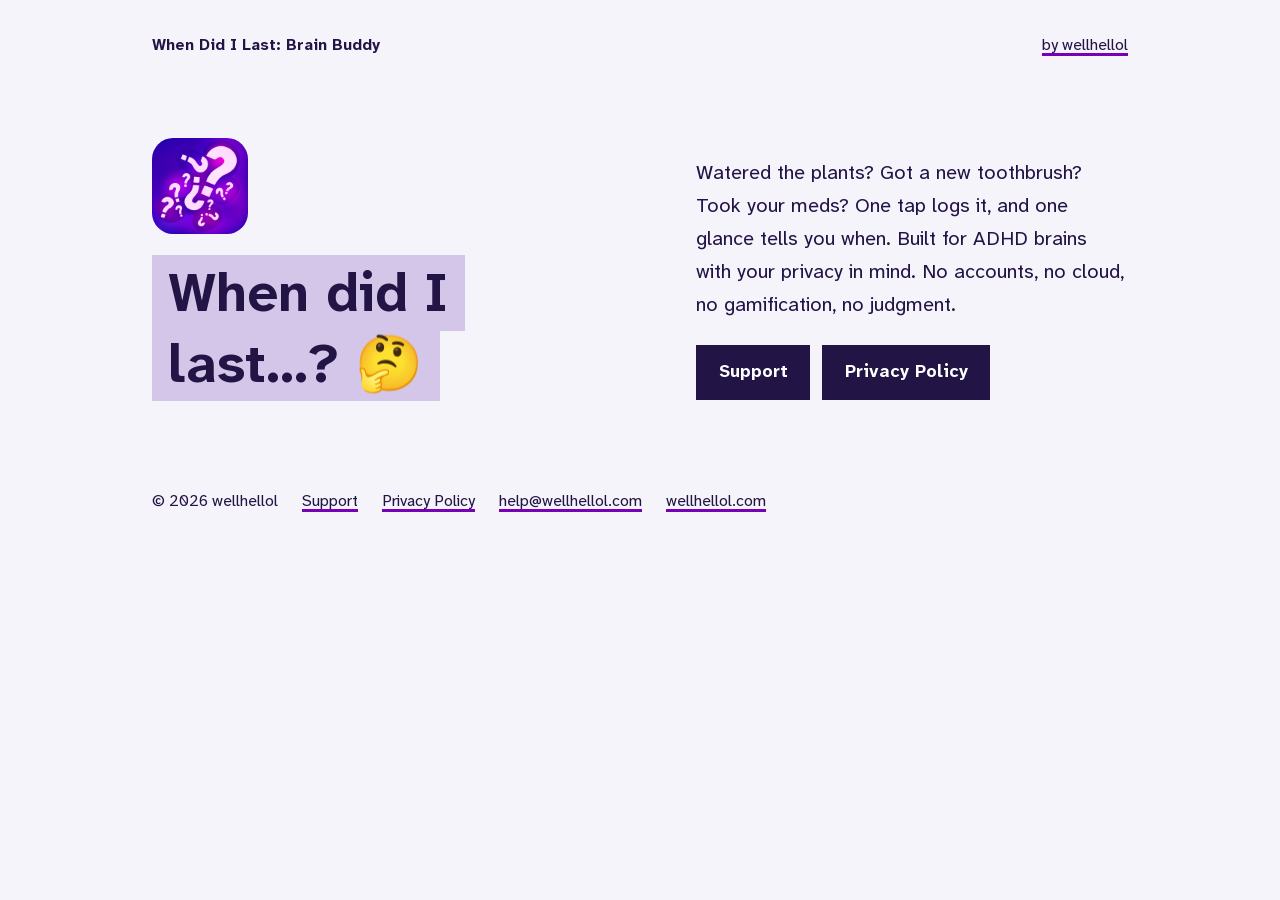
==== index.html @ 5dc0c934 "Revise copy, restore footer content, and drop dark mode Use Oxford commas throughout, restore the co" ====
<!doctype html>
<html lang="en">
<head>
  <meta charset="utf-8">
  <meta name="viewport" content="width=device-width, initial-scale=1">
  <title>When Did I Last: Brain Buddy</title>
  <meta name="description" content="A tiny iPhone app that remembers when you last did something. No accounts, no cloud, no judgment.">
  <link rel="icon" href="/icon.png">
  <link rel="apple-touch-icon" href="/icon.png">
  <link rel="stylesheet" href="/style.css">
</head>
<body>
  <header class="top">
    <a class="name" href="/">When Did I Last: Brain Buddy</a>
    <a href="https://wellhellol.com">by wellhellol</a>
  </header>

  <main>
    <section class="hero">
      <div>
        <img class="app-icon" src="/icon.png" alt="">
        <h1><span class="hl">When did I last...?&nbsp;🤔</span></h1>
      </div>
      <div>
        <p class="lede">Watered the plants? Got a new toothbrush? Took your meds? One tap logs it, and one glance tells you when. Built for ADHD brains with your privacy in mind. No accounts, no cloud, no gamification, no judgment.</p>
        <div class="ctas">
          <a class="cta" href="/support/">Support</a>
          <a class="cta" href="/privacy/">Privacy Policy</a>
        </div>
      </div>
    </section>
  </main>

  <footer class="bottom">
    <span>© 2026 wellhellol</span>
    <a href="/support/">Support</a>
    <a href="/privacy/">Privacy Policy</a>
    <a href="mailto:help@wellhellol.com">help@wellhellol.com</a>
    <a href="https://wellhellol.com">wellhellol.com</a>
  </footer>
</body>
</html>
---- style.css ----
/*
  Layout, type and components follow wellhellol.com.
  Colors come from the When Did I Last app: icon purples and the Pastel scheme.
*/

/* Atkinson Hyperlegible Next, self-hosted variable font (SIL OFL, see /fonts/OFL.txt) */
@font-face {
  font-family: "Atkinson Hyperlegible Next";
  font-style: normal;
  font-weight: 200 800;
  font-display: swap;
  src: url("/fonts/atkinson-hyperlegible-next-latin.woff2") format("woff2");
}

@font-face {
  font-family: "Atkinson Hyperlegible Next";
  font-style: italic;
  font-weight: 200 800;
  font-display: swap;
  src: url("/fonts/atkinson-hyperlegible-next-latin-italic.woff2") format("woff2");
}

:root {
  --board: #f6f4fb;
  --paper: #ffffff;
  --ink: #231446;
  --soft: #5b5175;
  --line: #cbc1e0;
  --card-edge: #dcd4ea;

  /* Pastel lavender highlighter, with lavender and pink tape */
  --hl: #d4c6e8;
  --tape-1: #d4c6e8;
  --tape-2: #f0c6dc;
  --link: #7800b6;

  --font: "Atkinson Hyperlegible Next", system-ui, sans-serif;
  --page: 64rem;
}

*,
*::before,
*::after {
  box-sizing: border-box;
}

body {
  margin: 0;
  background: var(--board);
  color: var(--ink);
  font-family: var(--font);
  font-size: 1.125rem;
  line-height: 1.65;
}

h1,
h2,
h3,
h4 {
  margin: 0;
  line-height: 1.2;
  font-weight: 700;
}

h4,
.card h3,
.item h3 {
  font-size: 1.15rem;
  margin-bottom: 0.4rem;
}

p {
  margin: 0 0 1rem;
}

a {
  color: inherit;
  text-decoration-color: var(--link);
  text-decoration-thickness: 0.18em;
  text-underline-offset: 0.2em;
}

a:focus-visible {
  outline: 3px solid var(--ink);
  outline-offset: 3px;
}

.soft {
  color: var(--soft);
}

/* Highlighter: a flat marker stroke that wraps line by line */
.hl {
  background: var(--hl);
  color: var(--ink);
  padding: 0.04em 0.3em;
  -webkit-box-decoration-break: clone;
  box-decoration-break: clone;
}

/* Page frame */

.top,
.bottom,
main {
  max-width: var(--page);
  margin: 0 auto;
  padding-left: 1.5rem;
  padding-right: 1.5rem;
}

.top {
  display: flex;
  justify-content: space-between;
  gap: 1rem;
  padding-top: 2rem;
  font-size: 1rem;
}

.top .name {
  font-weight: 700;
  text-decoration: none;
}

.bottom {
  display: flex;
  flex-wrap: wrap;
  gap: 0.5rem 1.5rem;
  padding-top: 2rem;
  padding-bottom: 3rem;
  font-size: 1rem;
}

section {
  padding: 3.5rem 0;
}

section > h2 {
  font-size: 1.6rem;
  margin-bottom: 1.75rem;
}

/* Hero */

.hero {
  display: grid;
  grid-template-columns: 1.15fr 1fr;
  gap: 3rem;
  align-items: end;
  padding-top: 5rem;
}

.hero h1,
.intro h1 {
  font-size: clamp(2.25rem, 5vw, 3.4rem);
  line-height: 1.3;
}

.app-icon {
  display: block;
  width: 6rem;
  height: 6rem;
  margin-bottom: 1.5rem;
  border-radius: 22%;
}

.lede {
  font-size: 1.25rem;
}

.ctas {
  display: flex;
  flex-wrap: wrap;
  gap: 0 0.75rem;
}

.cta {
  display: inline-block;
  margin-top: 0.5rem;
  padding: 0.8rem 1.4rem;
  background: var(--ink);
  color: var(--paper);
  font-weight: 700;
  text-decoration: none;
}

.cta:hover {
  background: var(--hl);
  color: var(--ink);
}

/* Inner page intro */

.intro {
  padding-top: 5rem;
}

.intro h1 {
  margin-bottom: 1.5rem;
}

.intro .lede {
  max-width: 40rem;
}

/* Pinboard cards */

.cards {
  display: grid;
  gap: 2rem;
}

.cards-row {
  grid-template-columns: repeat(3, 1fr);
}

.card {
  position: relative;
  background: var(--paper);
  border: 1px solid var(--card-edge);
  padding: 1.75rem 1.5rem 1.25rem;
  transform: rotate(-0.6deg);
}

.card:nth-child(even) {
  transform: rotate(0.7deg);
}

.card p:last-child,
.card ul:last-child {
  margin-bottom: 0;
}

.card ul {
  margin: 0 0 1rem;
  padding-left: 1.25rem;
}

.card li {
  margin-bottom: 0.4rem;
}

/* A strip of tape holding each card up, alternating lavender and pink */
.card::before {
  content: "";
  position: absolute;
  top: -0.7rem;
  left: 50%;
  width: 5.5rem;
  height: 1.3rem;
  background: var(--tape-1);
  opacity: 0.85;
  transform: translateX(-50%) rotate(-3deg);
}

.card:nth-child(3n + 2)::before {
  background: var(--tape-2);
  transform: translateX(-50%) rotate(4deg);
}

/* Ruled two-column list */

.items {
  list-style: none;
  margin: 0 0 1.5rem;
  padding: 0;
  display: grid;
  grid-template-columns: 1fr 1fr;
  gap: 0 3rem;
}

.item {
  padding: 1.25rem 0;
  border-top: 1.5px solid var(--line);
}

.item p:last-child {
  margin-bottom: 0;
}

.prose {
  max-width: 40rem;
}

@media (max-width: 800px) {
  .hero,
  .cards-row,
  .items {
    grid-template-columns: 1fr;
  }
}

@media (max-width: 600px) {
  .top,
  .bottom,
  main {
    padding-left: 1rem;
    padding-right: 1rem;
  }

  .top {
    flex-direction: column;
    gap: 0.25rem;
  }
}
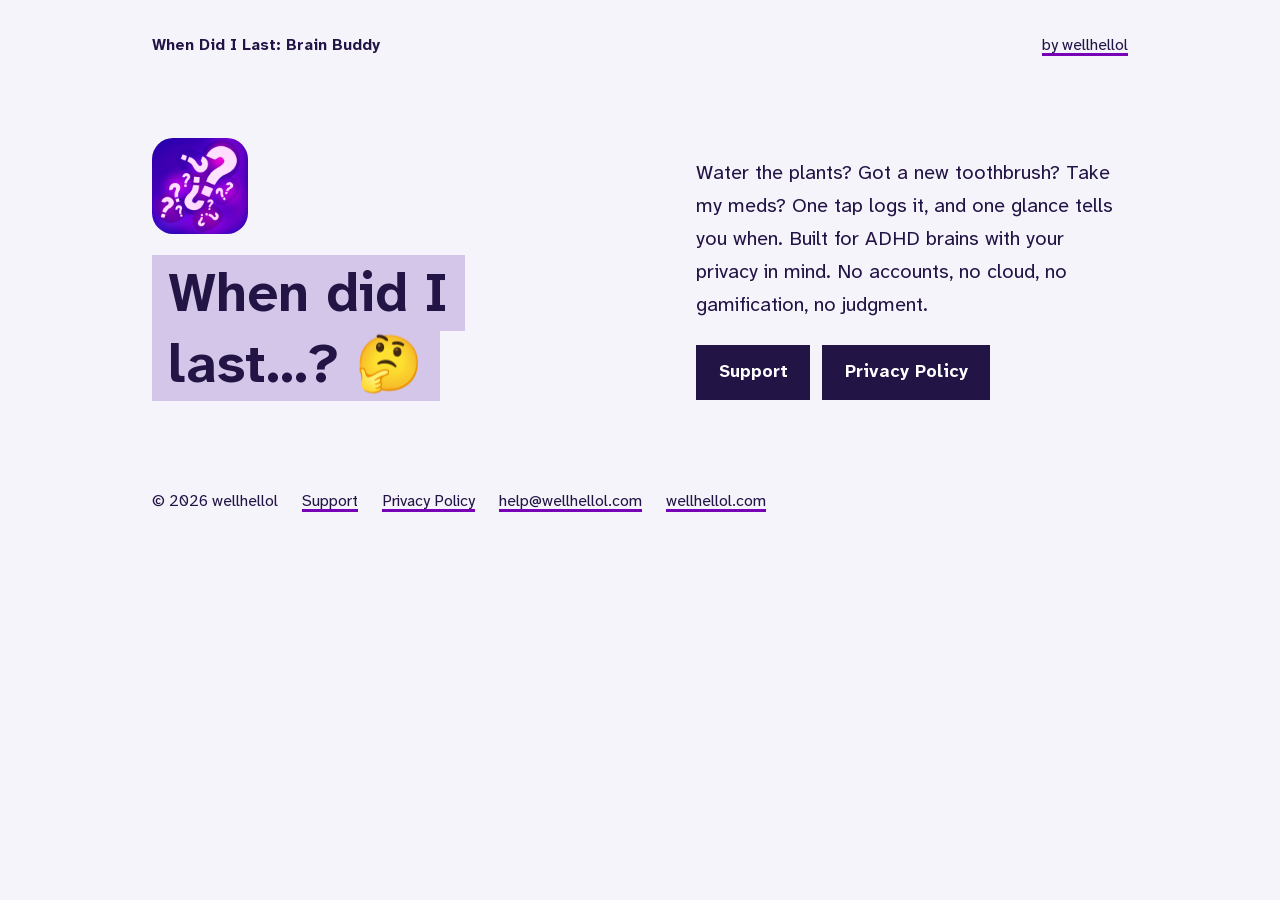
==== commit 8451593e: "Match lede questions to the hero's phrasing Co-Authored-By: Claude Opus 5.5 <noreply@anthropic.com>" ====
--- a/index.html
+++ b/index.html
@@ -22,7 +22,7 @@
         <h1><span class="hl">When did I last...?&nbsp;🤔</span></h1>
       </div>
       <div>
-        <p class="lede">Watered the plants? Got a new toothbrush? Took your meds? One tap logs it, and one glance tells you when. Built for ADHD brains with your privacy in mind. No accounts, no cloud, no gamification, no judgment.</p>
+        <p class="lede">Water the plants? Got a new toothbrush? Take my meds? One tap logs it, and one glance tells you when. Built for ADHD brains with your privacy in mind. No accounts, no cloud, no gamification, no judgment.</p>
         <div class="ctas">
           <a class="cta" href="/support/">Support</a>
           <a class="cta" href="/privacy/">Privacy Policy</a>
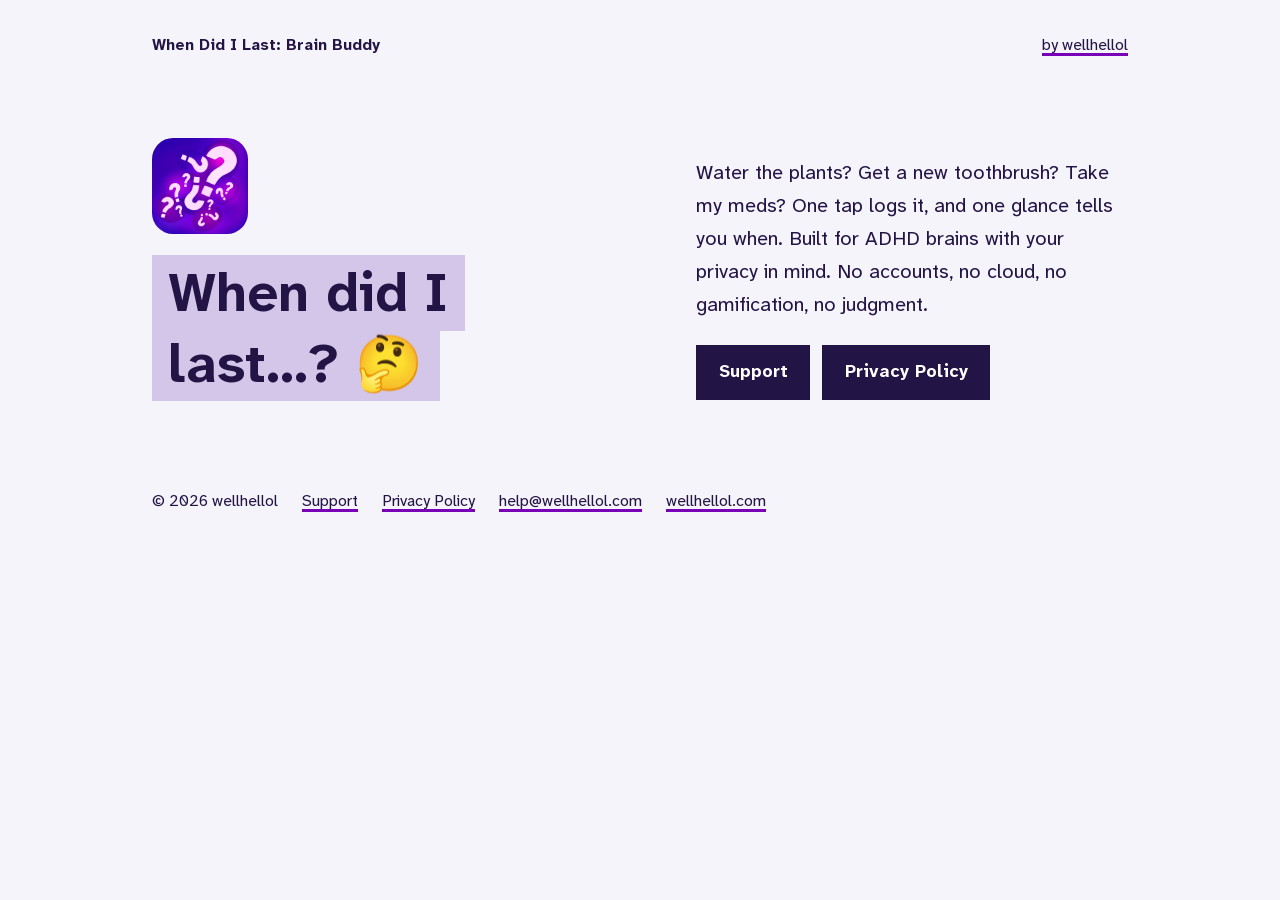
==== commit 576b61c8: "Use base-form verb for toothbrush question Co-Authored-By: Claude Opus 5.5 <noreply@anthropic.com>" ====
--- a/index.html
+++ b/index.html
@@ -22,7 +22,7 @@
         <h1><span class="hl">When did I last...?&nbsp;🤔</span></h1>
       </div>
       <div>
-        <p class="lede">Water the plants? Got a new toothbrush? Take my meds? One tap logs it, and one glance tells you when. Built for ADHD brains with your privacy in mind. No accounts, no cloud, no gamification, no judgment.</p>
+        <p class="lede">Water the plants? Get a new toothbrush? Take my meds? One tap logs it, and one glance tells you when. Built for ADHD brains with your privacy in mind. No accounts, no cloud, no gamification, no judgment.</p>
         <div class="ctas">
           <a class="cta" href="/support/">Support</a>
           <a class="cta" href="/privacy/">Privacy Policy</a>
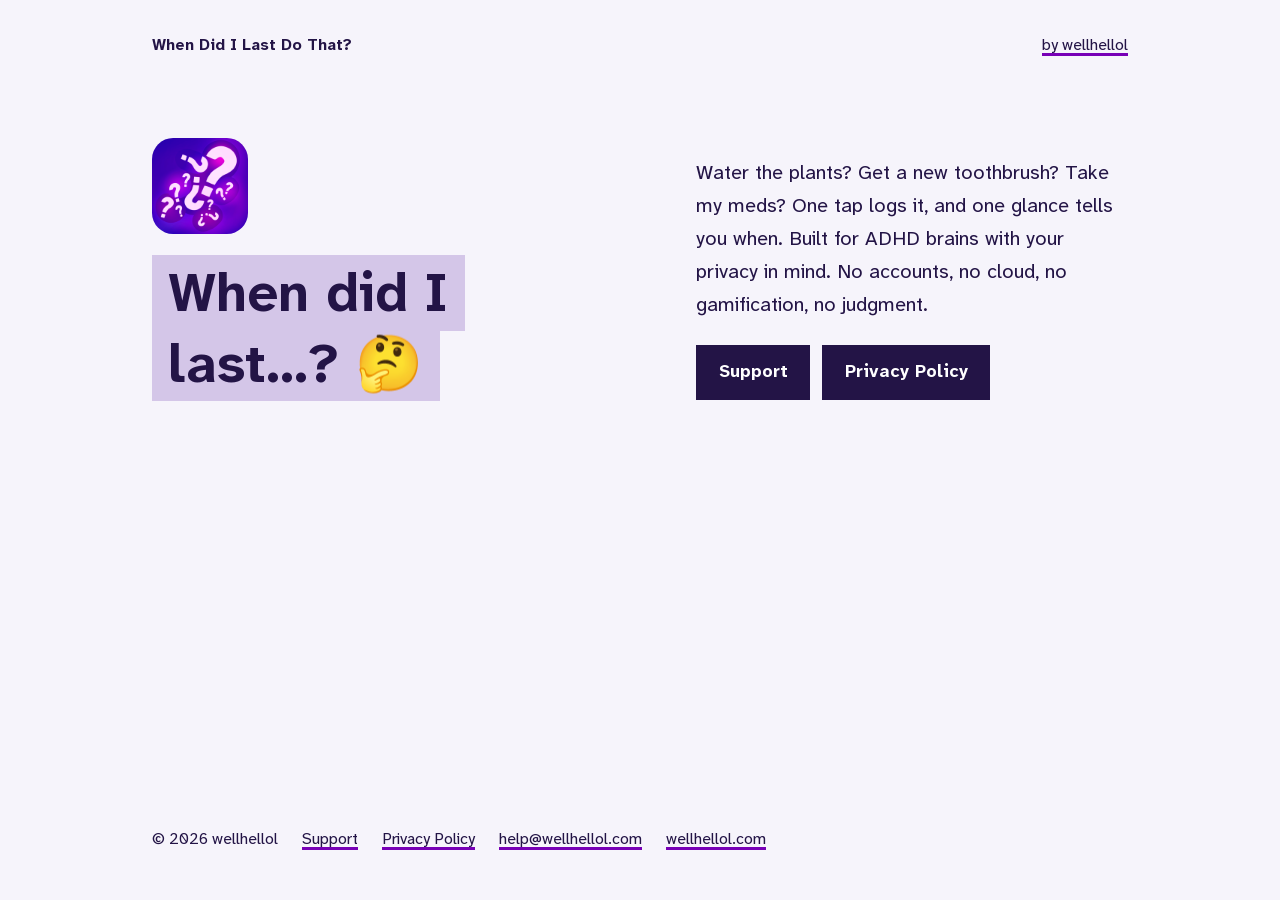
==== commit 17a3fb46: "Use the App Store name, When Did I Last Do That? Co-Authored-By: Claude Opus 5.5 <noreply@anthropic." ====
--- a/index.html
+++ b/index.html
@@ -3,7 +3,7 @@
 <head>
   <meta charset="utf-8">
   <meta name="viewport" content="width=device-width, initial-scale=1">
-  <title>When Did I Last: Brain Buddy</title>
+  <title>When Did I Last Do That?</title>
   <meta name="description" content="A tiny iPhone app that remembers when you last did something. No accounts, no cloud, no judgment.">
   <link rel="icon" href="/icon.png">
   <link rel="apple-touch-icon" href="/icon.png">
@@ -11,7 +11,7 @@
 </head>
 <body>
   <header class="top">
-    <a class="name" href="/">When Did I Last: Brain Buddy</a>
+    <a class="name" href="/">When Did I Last Do That?</a>
     <a href="https://wellhellol.com">by wellhellol</a>
   </header>
 
--- a/style.css
+++ b/style.css
@@ -46,6 +46,9 @@
 
 body {
   margin: 0;
+  min-height: 100vh;
+  display: flex;
+  flex-direction: column;
   background: var(--board);
   color: var(--ink);
   font-family: var(--font);
@@ -100,9 +103,15 @@
 
 /* Page frame */
 
+/* Body is a flex column so the footer sits at the bottom of short pages */
+main {
+  flex: 1;
+}
+
 .top,
 .bottom,
 main {
+  width: 100%;
   max-width: var(--page);
   margin: 0 auto;
   padding-left: 1.5rem;
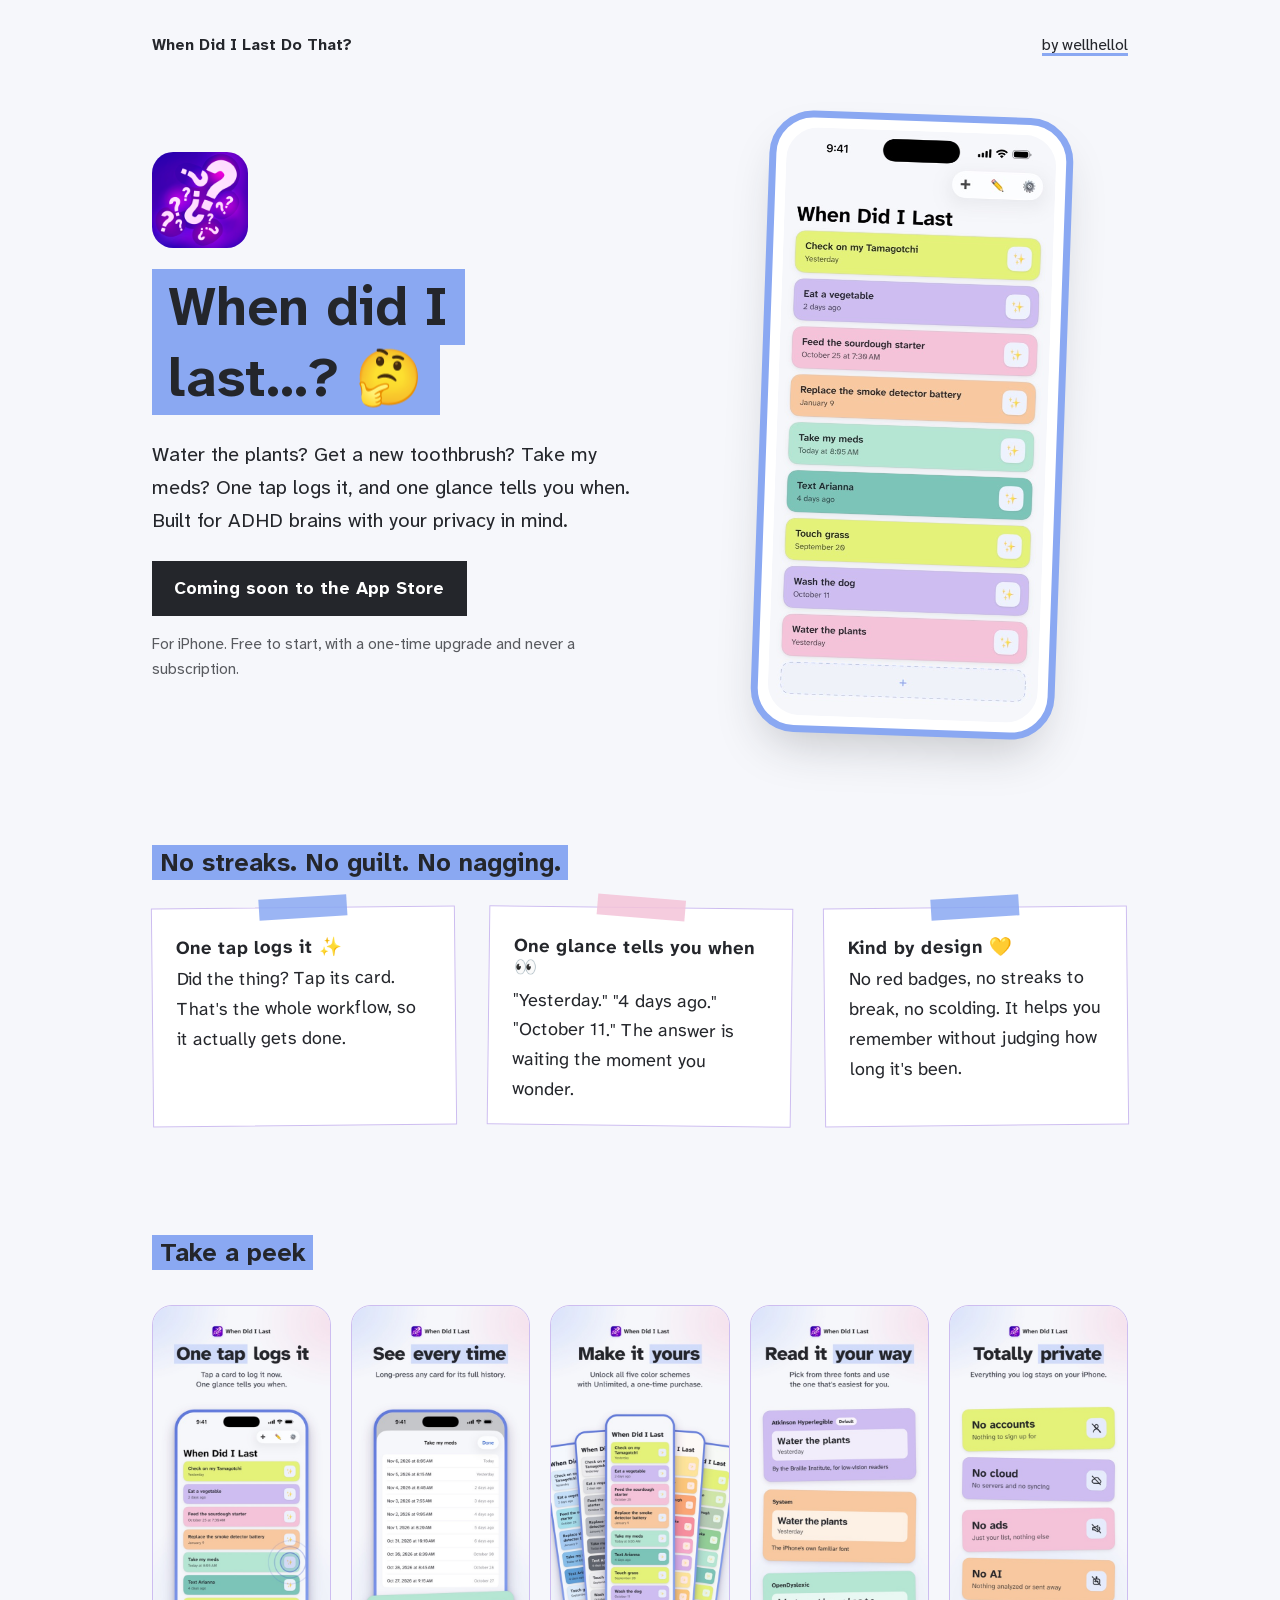
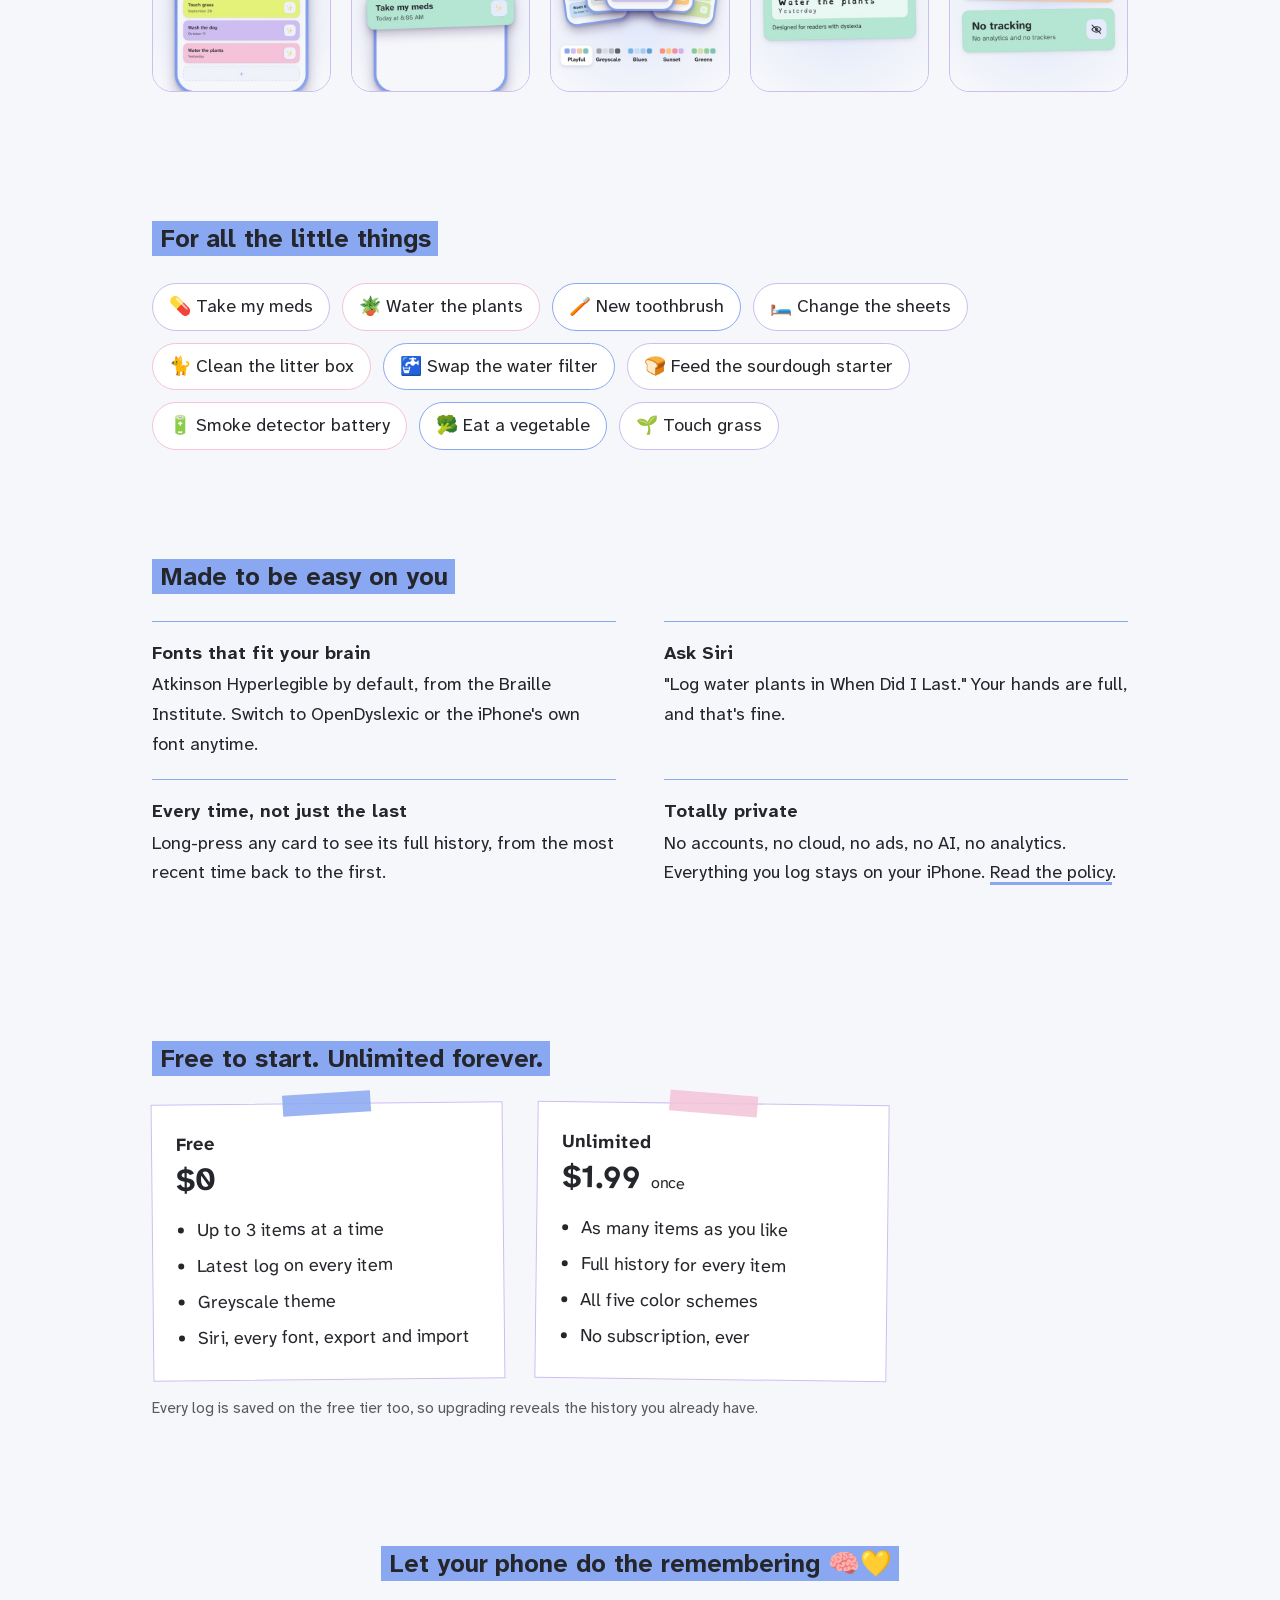
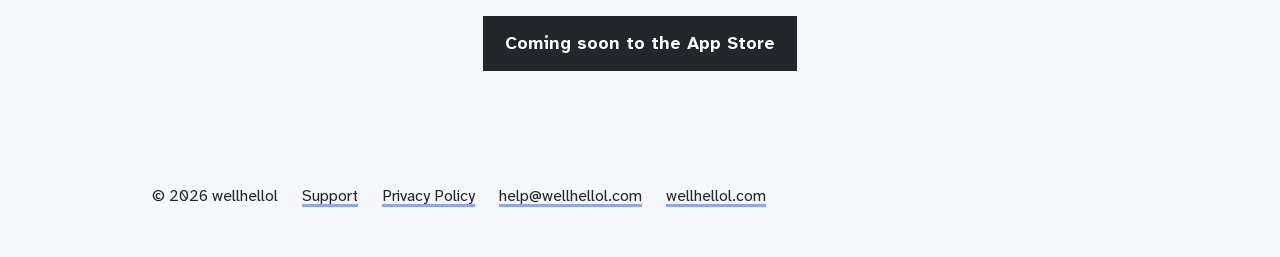
==== commit 45f31021: "Turn the home page into a marketing landing page Adds a hero with the dashboard screenshot in a phon" ====
--- a/index.html
+++ b/index.html
@@ -4,7 +4,10 @@
   <meta charset="utf-8">
   <meta name="viewport" content="width=device-width, initial-scale=1">
   <title>When Did I Last Do That?</title>
-  <meta name="description" content="A tiny iPhone app that remembers when you last did something. No accounts, no cloud, no judgment.">
+  <meta name="description" content="A tiny iPhone app that remembers when you last did something. One tap to log, one glance to check. No accounts, no cloud, no judgment.">
+  <meta property="og:title" content="When Did I Last Do That?">
+  <meta property="og:description" content="One tap logs it. One glance tells you when. Built for ADHD brains, private by design.">
+  <meta property="og:image" content="/img/one-tap.jpg">
   <link rel="icon" href="/icon.png">
   <link rel="apple-touch-icon" href="/icon.png">
   <link rel="stylesheet" href="/style.css">
@@ -16,18 +19,118 @@
   </header>
 
   <main>
-    <section class="hero">
+    <section class="hero hero-split">
       <div>
         <img class="app-icon" src="/icon.png" alt="">
         <h1><span class="hl">When did I last...?&nbsp;🤔</span></h1>
+        <p class="lede">Water the plants? Get a new toothbrush? Take my meds? One tap logs it, and one glance tells you when. Built for ADHD brains with your privacy in mind.</p>
+        <div class="ctas">
+          <span class="cta cta-store">Coming soon to the App Store</span>
+        </div>
+        <p class="fine">For iPhone. Free to start, with a one-time upgrade and never a subscription.</p>
       </div>
-      <div>
-        <p class="lede">Water the plants? Get a new toothbrush? Take my meds? One tap logs it, and one glance tells you when. Built for ADHD brains with your privacy in mind. No accounts, no cloud, no gamification, no judgment.</p>
-        <div class="ctas">
-          <a class="cta" href="/support/">Support</a>
-          <a class="cta" href="/privacy/">Privacy Policy</a>
-        </div>
+      <figure class="phone">
+        <img src="/img/dashboard.jpg" width="506" height="1100" alt="The app's main screen: colorful cards like Water the plants, Yesterday, and Take my meds, Today at 8:05 AM.">
+      </figure>
+    </section>
+
+    <section>
+      <h2><span class="hl">No streaks. No guilt. No nagging.</span></h2>
+      <div class="cards cards-row">
+        <article class="card">
+          <h3>One tap logs it ✨</h3>
+          <p>Did the thing? Tap its card. That's the whole workflow, so it actually gets done.</p>
+        </article>
+        <article class="card">
+          <h3>One glance tells you when 👀</h3>
+          <p>"Yesterday." "4 days ago." "October 11." The answer is waiting the moment you wonder.</p>
+        </article>
+        <article class="card">
+          <h3>Kind by design 💛</h3>
+          <p>No red badges, no streaks to break, no scolding. It helps you remember without judging how long it's been.</p>
+        </article>
       </div>
+    </section>
+
+    <section>
+      <h2><span class="hl">Take a peek</span></h2>
+      <ul class="gallery" aria-label="App screenshots">
+        <li><img src="/img/one-tap.jpg" width="506" height="1100" loading="lazy" alt="One tap logs it. Tap a card to log it now. One glance tells you when."></li>
+        <li><img src="/img/history.jpg" width="506" height="1100" loading="lazy" alt="See every time. Long-press any card for its full history."></li>
+        <li><img src="/img/color-schemes.jpg" width="506" height="1100" loading="lazy" alt="Make it yours. Five color schemes: Playful, Greyscale, Blues, Sunset and Greens."></li>
+        <li><img src="/img/fonts.jpg" width="506" height="1100" loading="lazy" alt="Read it your way. Pick Atkinson Hyperlegible, System or OpenDyslexic."></li>
+        <li><img src="/img/privacy.jpg" width="506" height="1100" loading="lazy" alt="Totally private. No accounts, no cloud, no ads, no AI, no tracking."></li>
+      </ul>
+    </section>
+
+    <section>
+      <h2><span class="hl">For all the little things</span></h2>
+      <ul class="chips">
+        <li>💊 Take my meds</li>
+        <li>🪴 Water the plants</li>
+        <li>🪥 New toothbrush</li>
+        <li>🛏️ Change the sheets</li>
+        <li>🐈 Clean the litter box</li>
+        <li>🚰 Swap the water filter</li>
+        <li>🍞 Feed the sourdough starter</li>
+        <li>🔋 Smoke detector battery</li>
+        <li>🥦 Eat a vegetable</li>
+        <li>🌱 Touch grass</li>
+      </ul>
+    </section>
+
+    <section>
+      <h2><span class="hl">Made to be easy on you</span></h2>
+      <ul class="items">
+        <li class="item">
+          <h3>Fonts that fit your brain</h3>
+          <p>Atkinson Hyperlegible by default, from the Braille Institute. Switch to OpenDyslexic or the iPhone's own font anytime.</p>
+        </li>
+        <li class="item">
+          <h3>Ask Siri</h3>
+          <p>"Log water plants in When Did I Last." Your hands are full, and that's fine.</p>
+        </li>
+        <li class="item">
+          <h3>Every time, not just the last</h3>
+          <p>Long-press any card to see its full history, from the most recent time back to the first.</p>
+        </li>
+        <li class="item">
+          <h3>Totally private</h3>
+          <p>No accounts, no cloud, no ads, no AI, no analytics. Everything you log stays on your iPhone. <a href="/privacy/">Read the policy</a>.</p>
+        </li>
+      </ul>
+    </section>
+
+    <section>
+      <h2><span class="hl">Free to start. Unlimited forever.</span></h2>
+      <div class="cards plans">
+        <article class="card">
+          <h3>Free</h3>
+          <p class="price">$0</p>
+          <ul>
+            <li>Up to 3 items at a time</li>
+            <li>Latest log on every item</li>
+            <li>Greyscale theme</li>
+            <li>Siri, every font, export and import</li>
+          </ul>
+        </article>
+        <article class="card">
+          <h3>Unlimited</h3>
+          <p class="price">$1.99 <span>once</span></p>
+          <ul>
+            <li>As many items as you like</li>
+            <li>Full history for every item</li>
+            <li>All five color schemes</li>
+            <li>No subscription, ever</li>
+          </ul>
+        </article>
+      </div>
+      <p class="fine">Every log is saved on the free tier too, so upgrading reveals the history you already have.</p>
+    </section>
+
+    <section class="closer">
+      <h2><span class="hl">Let your phone do the remembering 🧠💛</span></h2>
+      <span class="cta cta-store">Coming soon to the App Store</span>
     </section>
   </main>
 
--- a/style.css
+++ b/style.css
@@ -21,18 +21,17 @@
 }
 
 :root {
-  --board: #f6f4fb;
+  --board: #f6f7fb;
   --paper: #ffffff;
-  --ink: #231446;
-  --soft: #5b5175;
-  --line: #cbc1e0;
-  --card-edge: #dcd4ea;
-
-  /* Pastel lavender highlighter, with lavender and pink tape */
-  --hl: #d4c6e8;
-  --tape-1: #d4c6e8;
-  --tape-2: #f0c6dc;
-  --link: #7800b6;
+  --ink: #24262b;
+  --line: #8aa8f2;
+  --card-edge: #cdbdf0;
+
+  /* Brand P5 Playful at full strength: Periwinkle highlighter and tape, Blush tape, Lavender card edge */
+  --hl: #8aa8f2;
+  --tape-1: #8aa8f2;
+  --tape-2: #f4c3d9;
+  --link: #8aa8f2;
 
   --font: "Atkinson Hyperlegible Next", system-ui, sans-serif;
   --page: 64rem;
@@ -86,10 +85,6 @@
 a:focus-visible {
   outline: 3px solid var(--ink);
   outline-offset: 3px;
-}
-
-.soft {
-  color: var(--soft);
 }
 
 /* Highlighter: a flat marker stroke that wraps line by line */
@@ -291,11 +286,131 @@
   max-width: 40rem;
 }
 
+/* Marketing home */
+
+.hero-split {
+  align-items: center;
+  padding-top: 3.5rem;
+}
+
+.hero-split .lede {
+  margin-top: 1.5rem;
+}
+
+.cta-store {
+  cursor: default;
+}
+
+.cta-store:hover {
+  background: var(--ink);
+  color: var(--paper);
+}
+
+.fine {
+  margin-top: 1rem;
+  font-size: 0.95rem;
+  opacity: 0.75;
+}
+
+/* A phone rim in the brand periwinkle, matching the App Store images */
+.phone {
+  justify-self: center;
+  width: min(100%, 19rem);
+  margin: 0;
+  padding: 0.6rem;
+  background: var(--paper);
+  border: 0.45rem solid var(--hl);
+  border-radius: 2.75rem;
+  transform: rotate(2deg);
+  box-shadow: 0 1.5rem 3rem -1rem rgb(36 38 43 / 0.25);
+}
+
+.phone img {
+  display: block;
+  width: 100%;
+  height: auto;
+  border-radius: 2rem;
+}
+
+/* Horizontally scrolling strip of the App Store images */
+.gallery {
+  list-style: none;
+  margin: 0;
+  padding: 0.5rem 0 1.25rem;
+  display: grid;
+  grid-auto-flow: column;
+  grid-auto-columns: minmax(10rem, 1fr);
+  gap: 1.25rem;
+  overflow-x: auto;
+  scroll-snap-type: x mandatory;
+}
+
+.gallery li {
+  scroll-snap-align: start;
+}
+
+.gallery img {
+  display: block;
+  width: 100%;
+  height: auto;
+  border: 1px solid var(--card-edge);
+  border-radius: 1.25rem;
+}
+
+.chips {
+  list-style: none;
+  margin: 0;
+  padding: 0;
+  display: flex;
+  flex-wrap: wrap;
+  gap: 0.75rem;
+}
+
+.chips li {
+  padding: 0.5rem 1rem;
+  background: var(--paper);
+  border: 1.5px solid var(--card-edge);
+  border-radius: 999px;
+}
+
+.chips li:nth-child(3n + 2) {
+  border-color: var(--tape-2);
+}
+
+.chips li:nth-child(3n) {
+  border-color: var(--line);
+}
+
+.plans {
+  grid-template-columns: repeat(2, minmax(0, 22rem));
+}
+
+.price {
+  font-size: 2rem;
+  font-weight: 700;
+  line-height: 1.2;
+}
+
+.price span {
+  font-size: 1rem;
+  font-weight: 400;
+}
+
+.closer {
+  text-align: center;
+  padding-bottom: 5rem;
+}
+
 @media (max-width: 800px) {
   .hero,
   .cards-row,
-  .items {
+  .items,
+  .plans {
     grid-template-columns: 1fr;
+  }
+
+  .gallery {
+    grid-auto-columns: 70%;
   }
 }
 
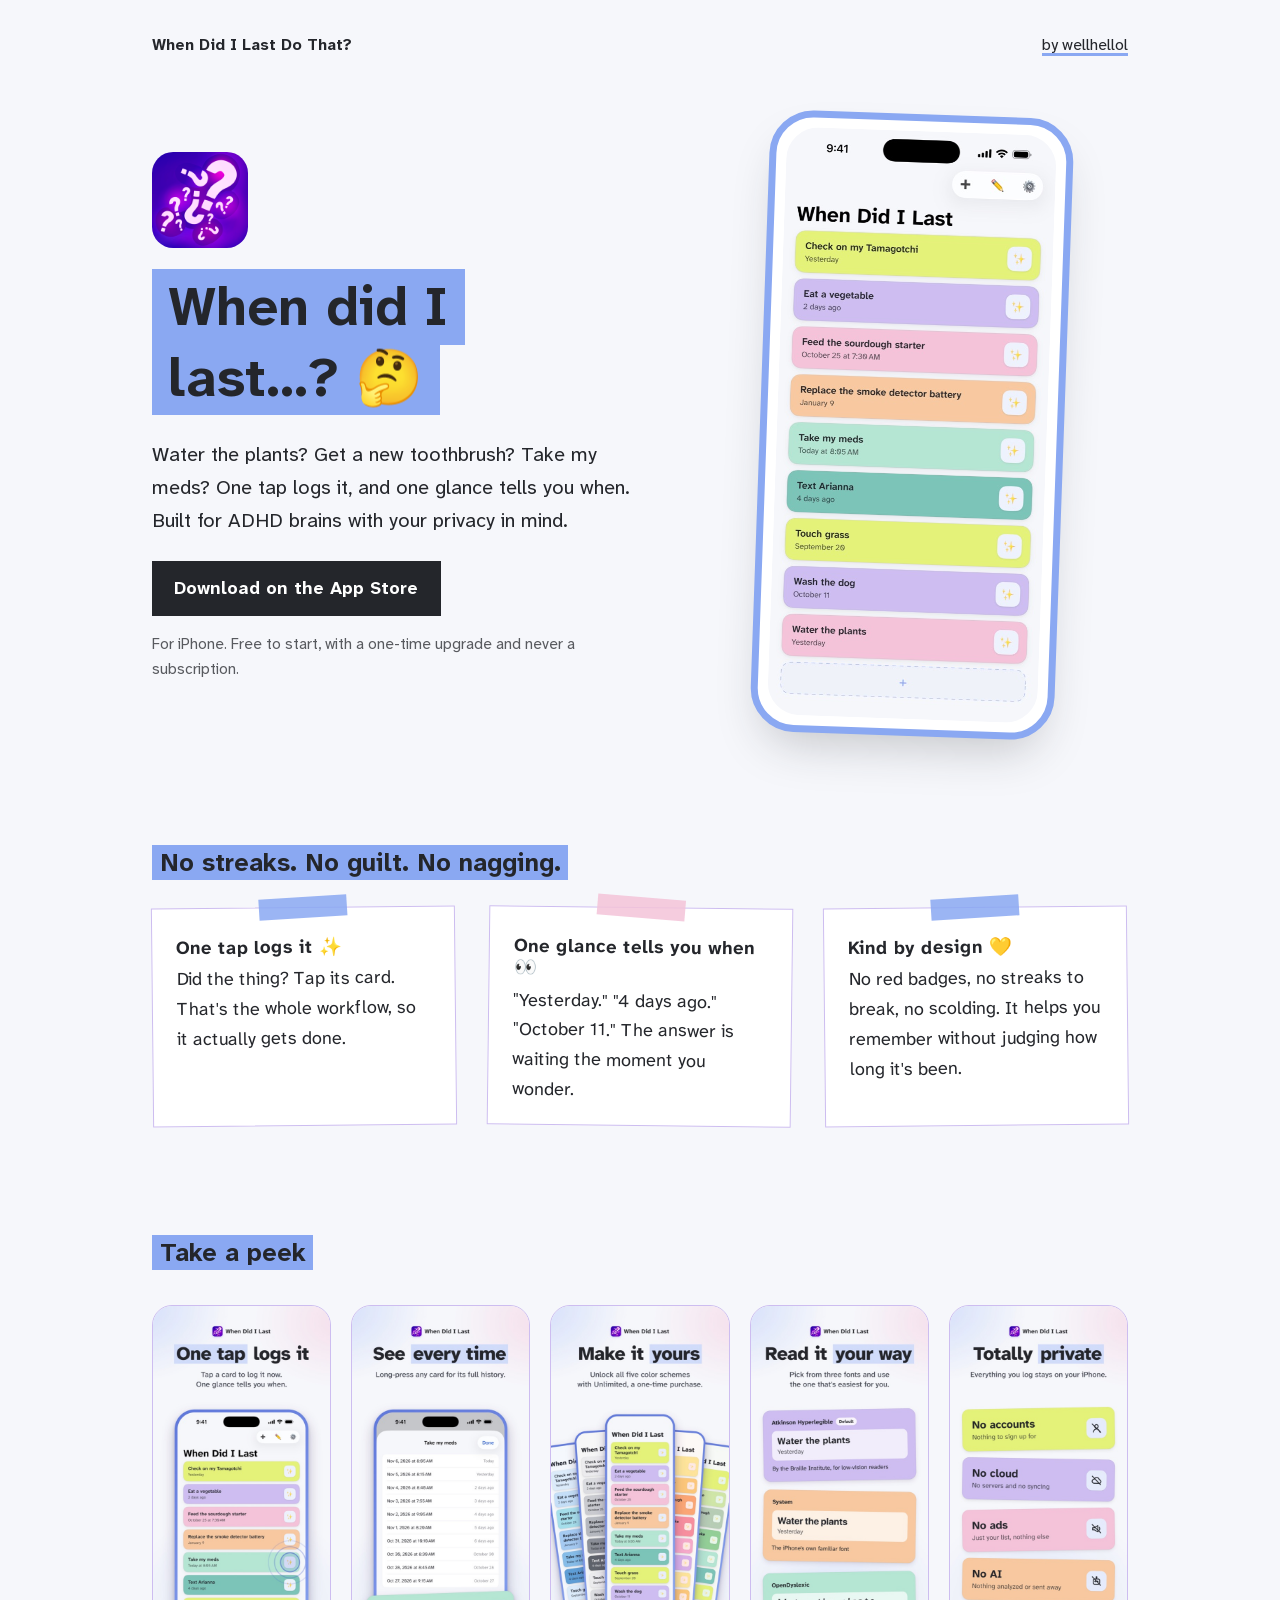
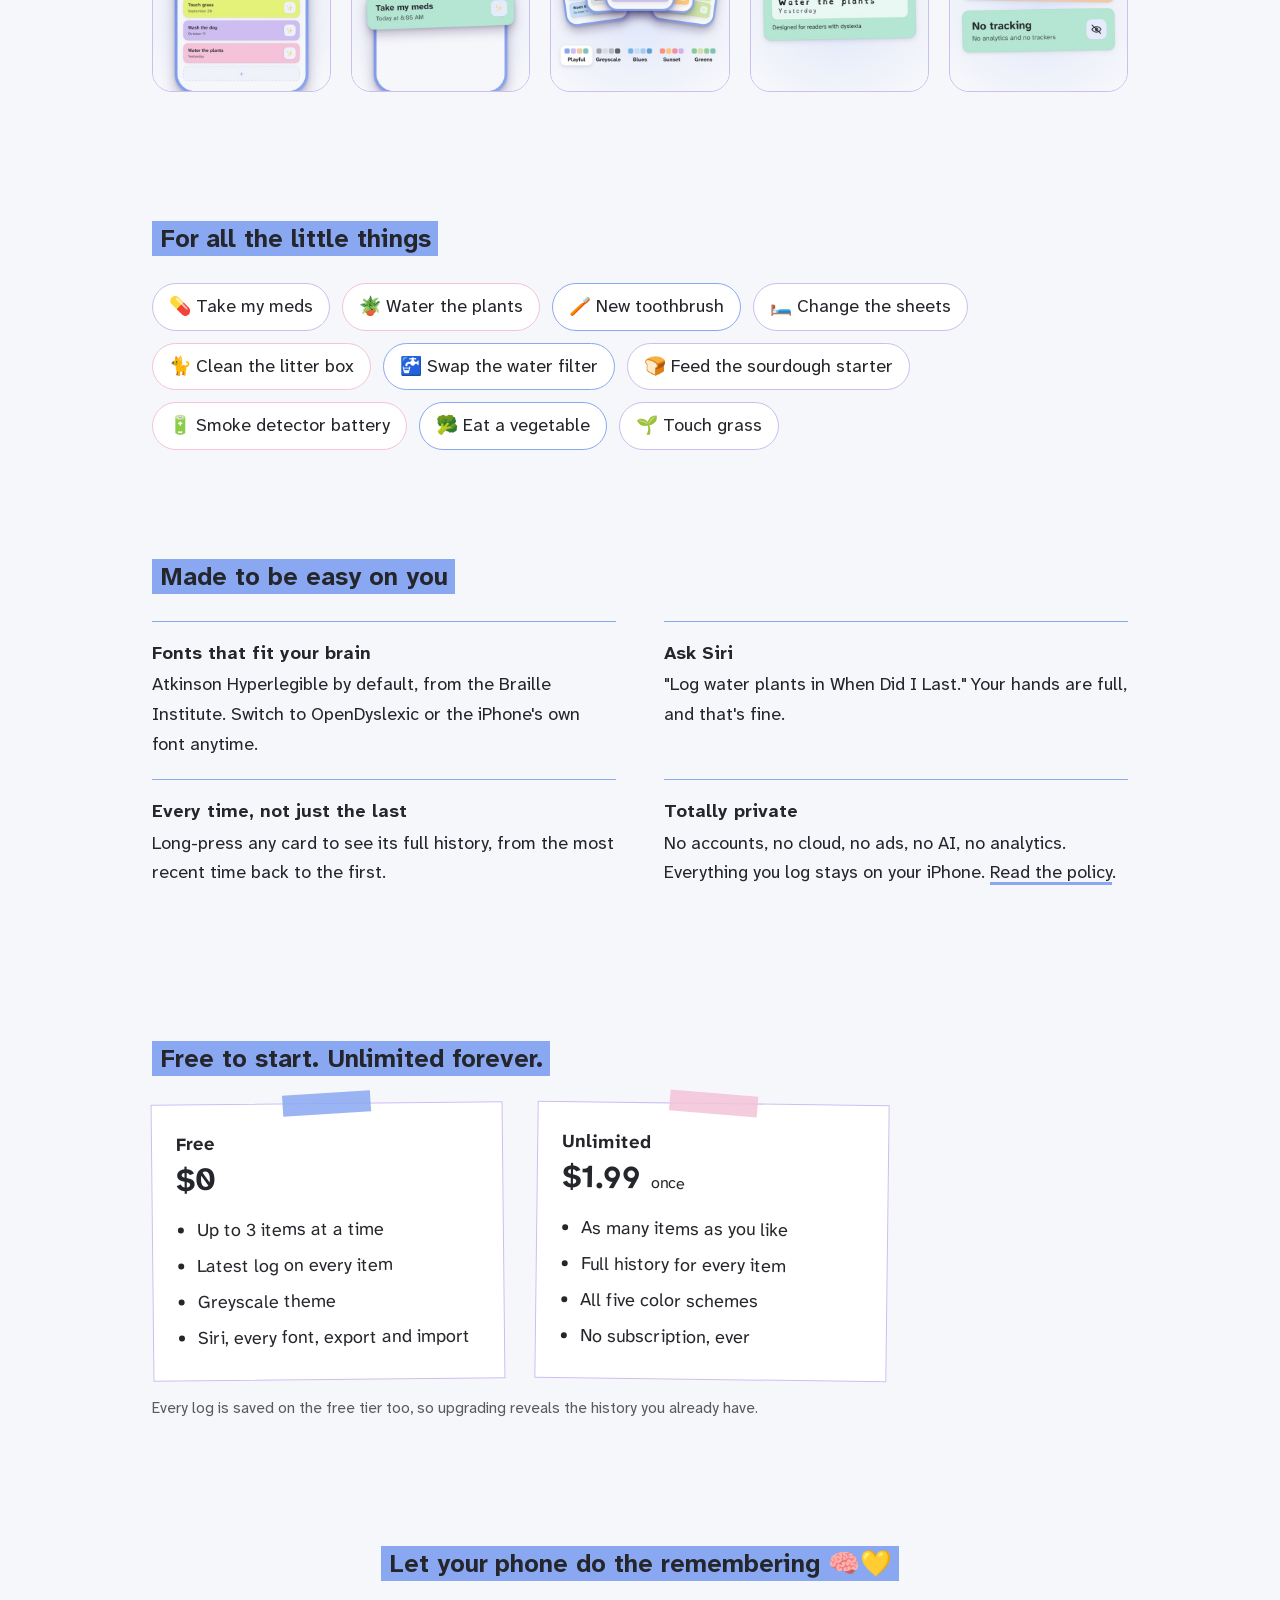
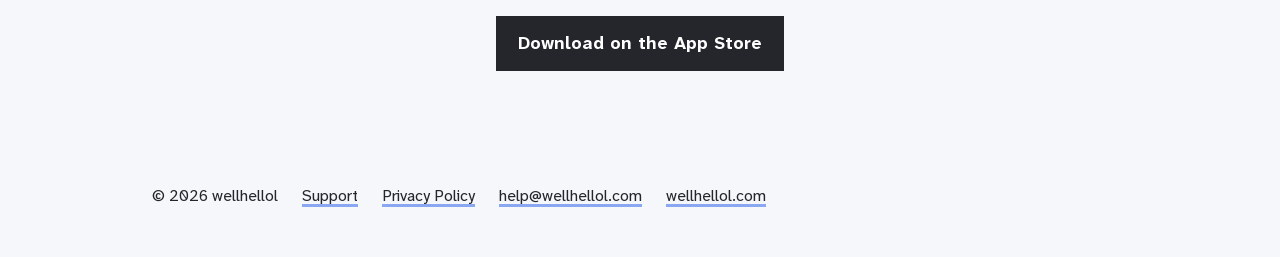
==== commit 32aaea96: "Link the App Store listing now that the app is live Co-Authored-By: Claude Opus 5.5 <noreply@anthrop" ====
--- a/index.html
+++ b/index.html
@@ -25,7 +25,7 @@
         <h1><span class="hl">When did I last...?&nbsp;🤔</span></h1>
         <p class="lede">Water the plants? Get a new toothbrush? Take my meds? One tap logs it, and one glance tells you when. Built for ADHD brains with your privacy in mind.</p>
         <div class="ctas">
-          <span class="cta cta-store">Coming soon to the App Store</span>
+          <a class="cta" href="https://apps.apple.com/us/app/when-did-i-last-do-that/id6785609756">Download on the App Store</a>
         </div>
         <p class="fine">For iPhone. Free to start, with a one-time upgrade and never a subscription.</p>
       </div>
@@ -130,7 +130,7 @@
 
     <section class="closer">
       <h2><span class="hl">Let your phone do the remembering 🧠💛</span></h2>
-      <span class="cta cta-store">Coming soon to the App Store</span>
+      <a class="cta" href="https://apps.apple.com/us/app/when-did-i-last-do-that/id6785609756">Download on the App Store</a>
     </section>
   </main>
 
--- a/style.css
+++ b/style.css
@@ -297,15 +297,6 @@
   margin-top: 1.5rem;
 }
 
-.cta-store {
-  cursor: default;
-}
-
-.cta-store:hover {
-  background: var(--ink);
-  color: var(--paper);
-}
-
 .fine {
   margin-top: 1rem;
   font-size: 0.95rem;
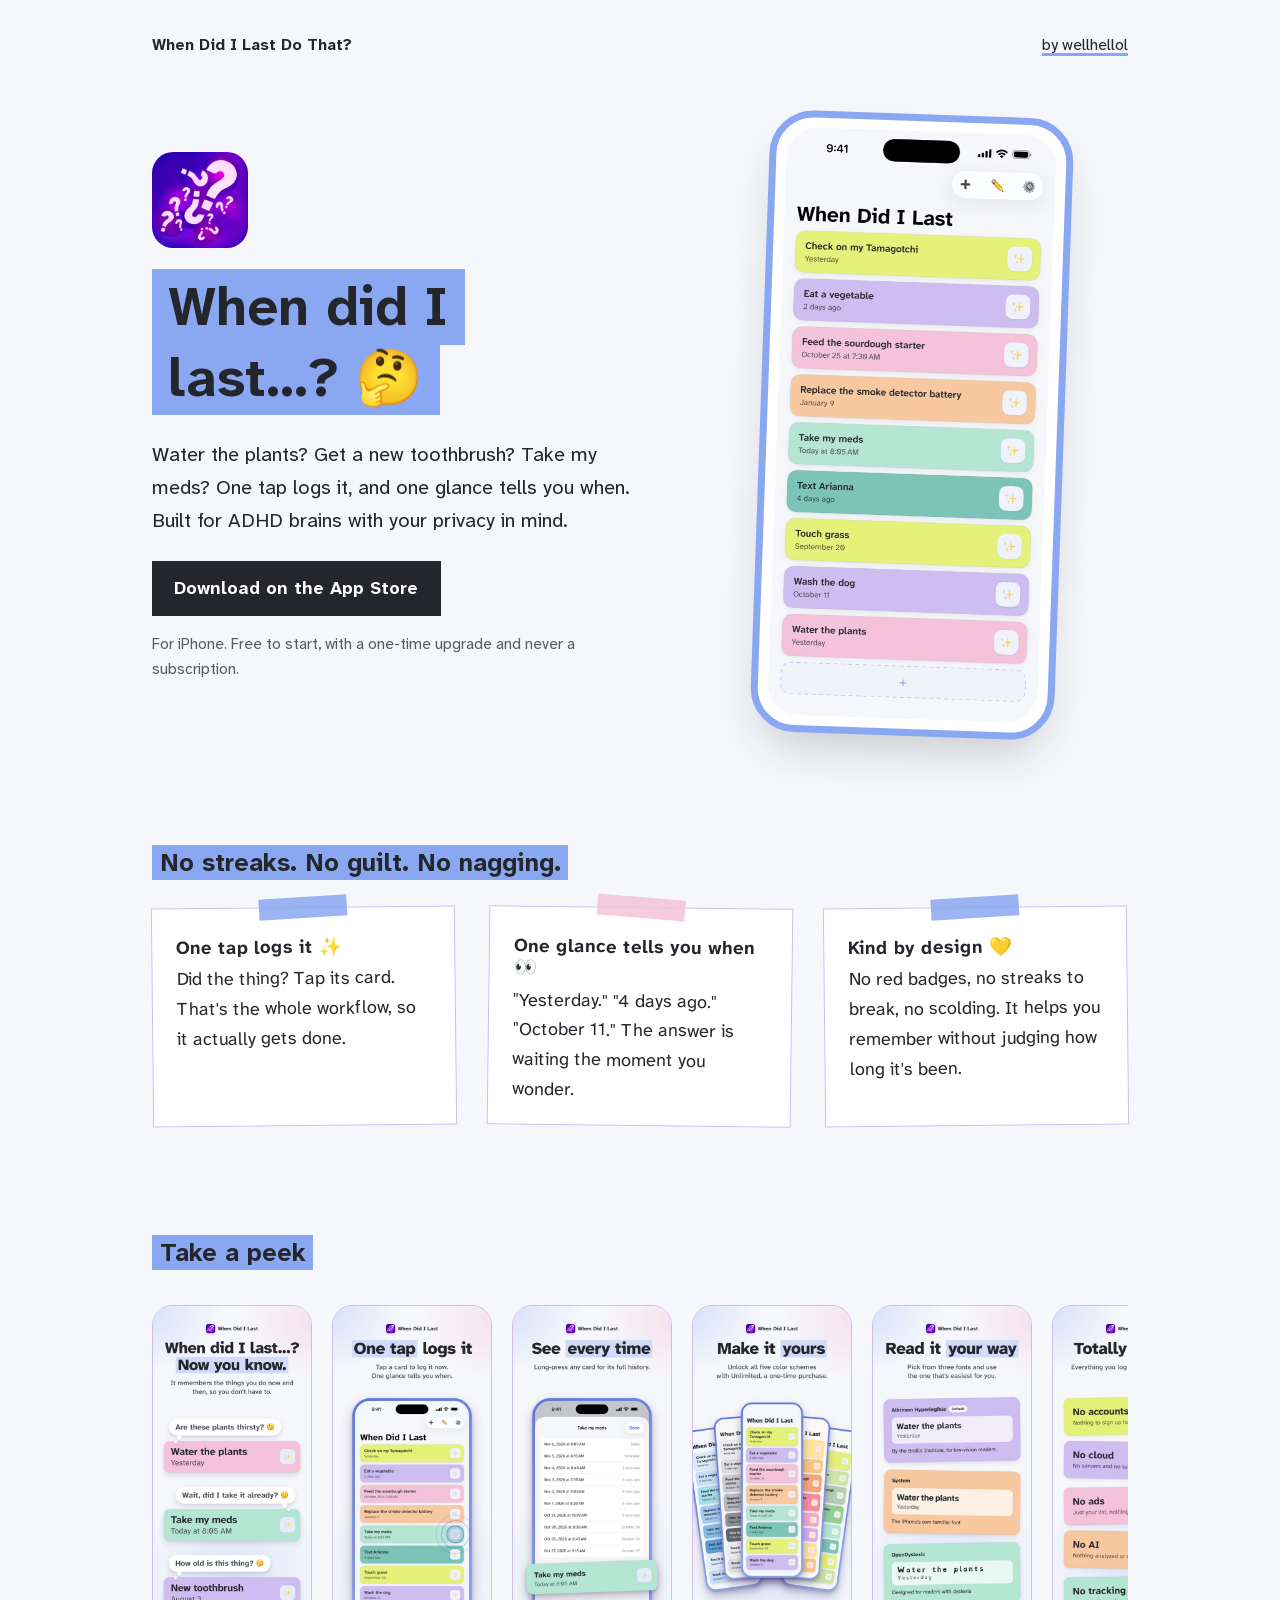
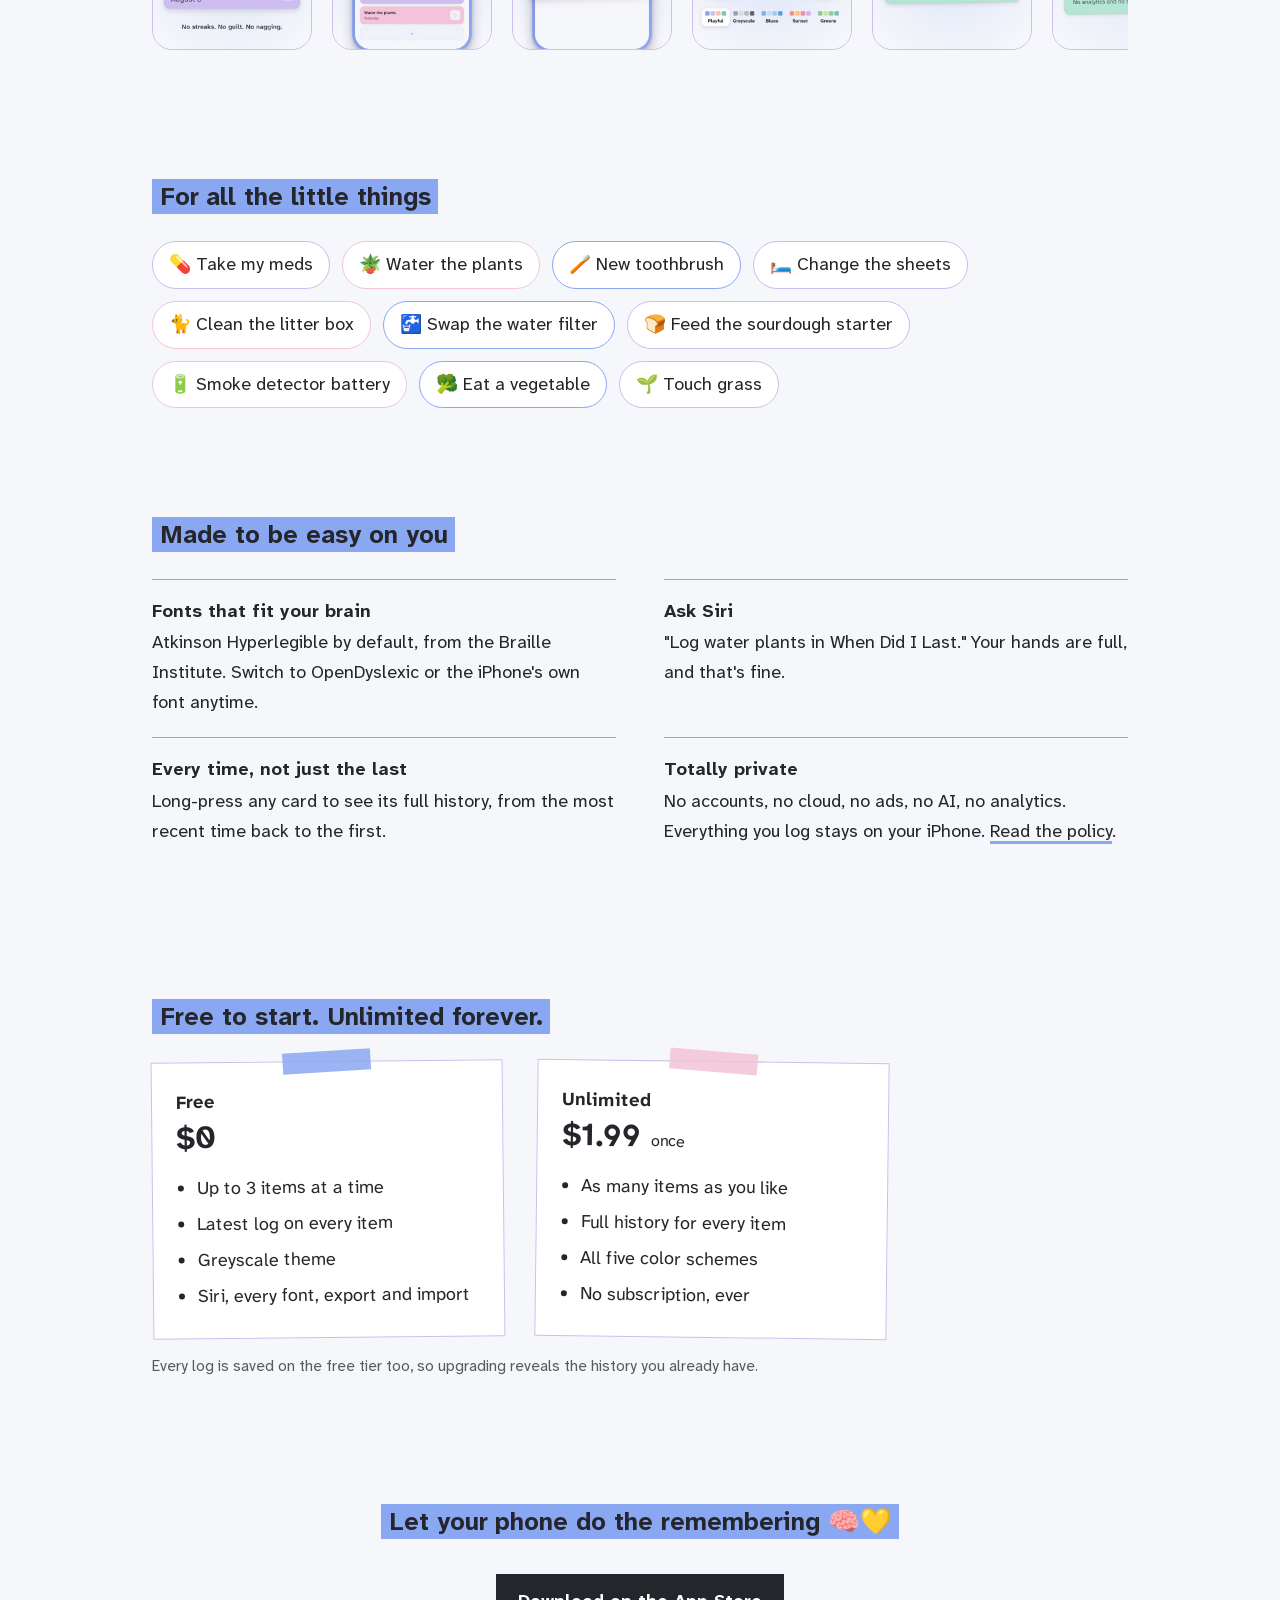
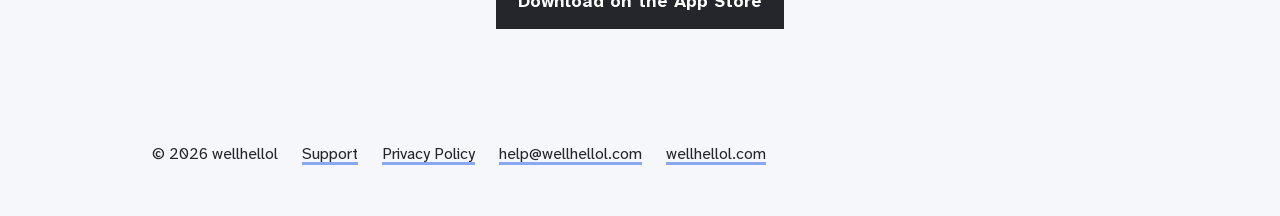
==== commit a6653d5c: "Lead the gallery and link preview with the new hero image Co-Authored-By: Claude Opus 5.5 <noreply@a" ====
--- a/index.html
+++ b/index.html
@@ -7,7 +7,7 @@
   <meta name="description" content="A tiny iPhone app that remembers when you last did something. One tap to log, one glance to check. No accounts, no cloud, no judgment.">
   <meta property="og:title" content="When Did I Last Do That?">
   <meta property="og:description" content="One tap logs it. One glance tells you when. Built for ADHD brains, private by design.">
-  <meta property="og:image" content="/img/one-tap.jpg">
+  <meta property="og:image" content="/img/now-you-know.jpg">
   <link rel="icon" href="/icon.png">
   <link rel="apple-touch-icon" href="/icon.png">
   <link rel="stylesheet" href="/style.css">
@@ -55,6 +55,7 @@
     <section>
       <h2><span class="hl">Take a peek</span></h2>
       <ul class="gallery" aria-label="App screenshots">
+        <li><img src="/img/now-you-know.jpg" width="506" height="1100" loading="lazy" alt="When did I last...? Now you know. Three everyday doubts, each answered by a card: Water the plants, Yesterday. Take my meds, Today at 8:05 AM. New toothbrush, August 3."></li>
         <li><img src="/img/one-tap.jpg" width="506" height="1100" loading="lazy" alt="One tap logs it. Tap a card to log it now. One glance tells you when."></li>
         <li><img src="/img/history.jpg" width="506" height="1100" loading="lazy" alt="See every time. Long-press any card for its full history."></li>
         <li><img src="/img/color-schemes.jpg" width="506" height="1100" loading="lazy" alt="Make it yours. Five color schemes: Playful, Greyscale, Blues, Sunset and Greens."></li>
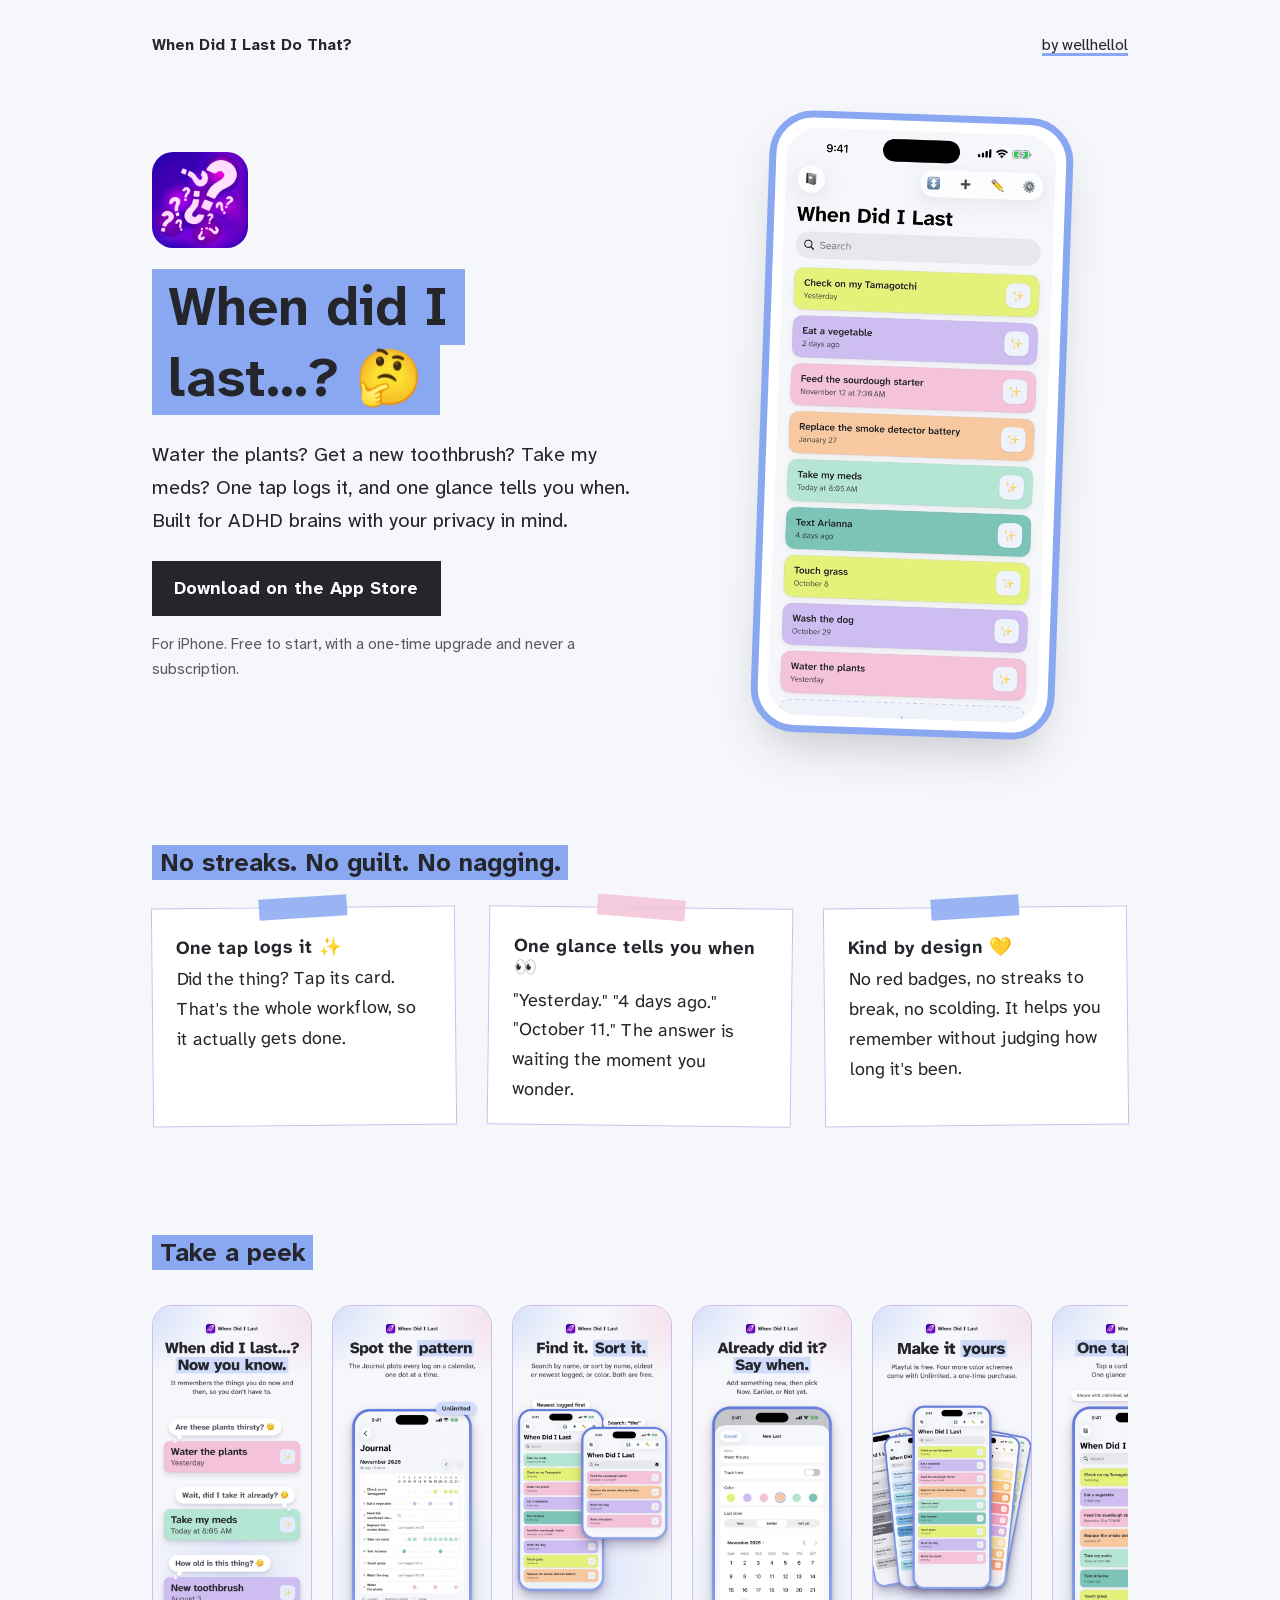
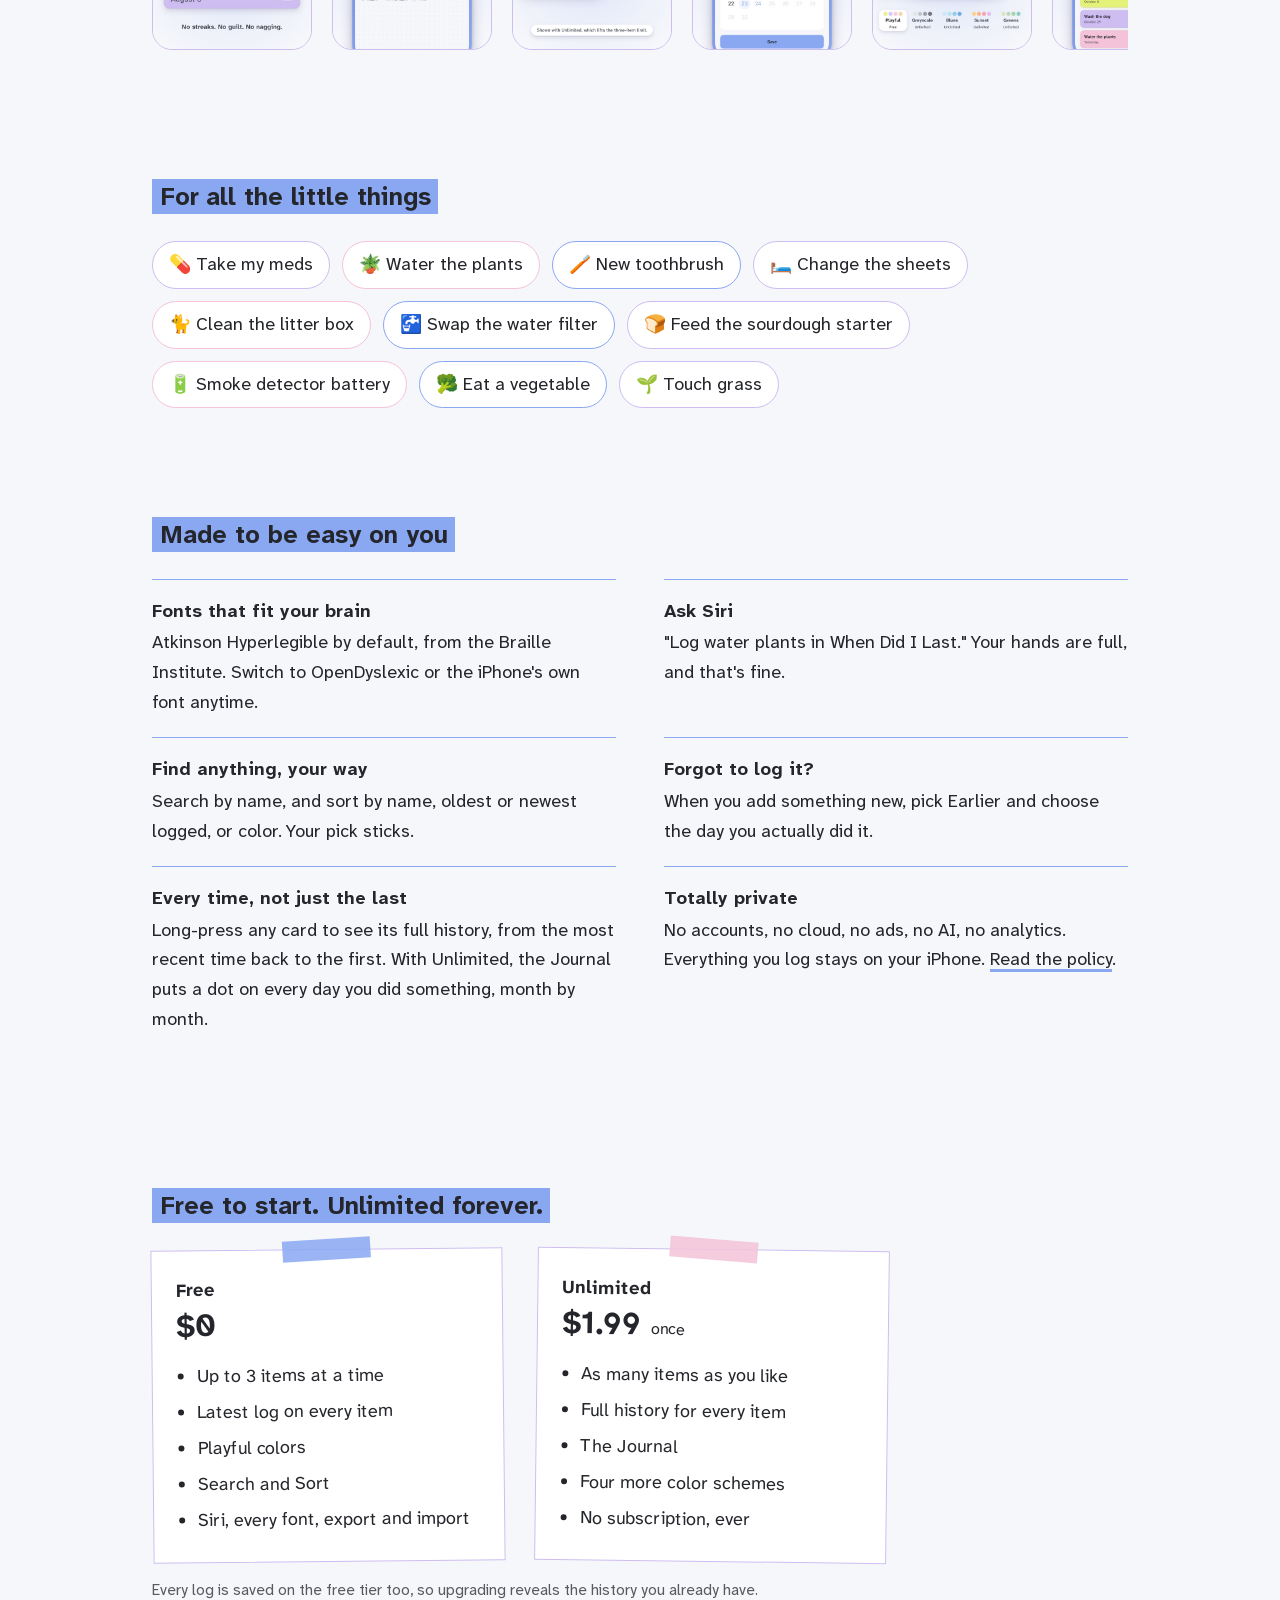
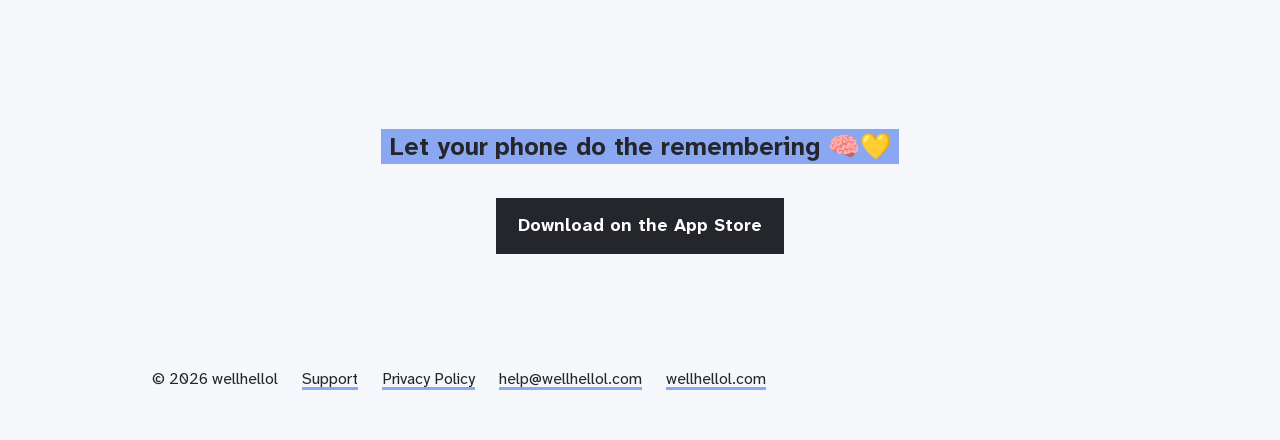
==== commit 4b8788f4: "Show the 1.1 features and images on the site Swap the gallery for the 1.1 App Store set, add the Jou" ====
--- a/index.html
+++ b/index.html
@@ -30,7 +30,7 @@
         <p class="fine">For iPhone. Free to start, with a one-time upgrade and never a subscription.</p>
       </div>
       <figure class="phone">
-        <img src="/img/dashboard.jpg" width="506" height="1100" alt="The app's main screen: colorful cards like Water the plants, Yesterday, and Take my meds, Today at 8:05 AM.">
+        <img src="/img/dashboard.jpg" width="506" height="1100" alt="The app's main screen: colorful cards like Water the plants, Yesterday, and Take my meds, Today at 8:05 AM, with the Journal, Sort, and Search at the top.">
       </figure>
     </section>
 
@@ -56,9 +56,11 @@
       <h2><span class="hl">Take a peek</span></h2>
       <ul class="gallery" aria-label="App screenshots">
         <li><img src="/img/now-you-know.jpg" width="506" height="1100" loading="lazy" alt="When did I last...? Now you know. Three everyday doubts, each answered by a card: Water the plants, Yesterday. Take my meds, Today at 8:05 AM. New toothbrush, August 3."></li>
+        <li><img src="/img/journal.jpg" width="506" height="1100" loading="lazy" alt="Spot the pattern. The Journal plots every log on a calendar, one dot at a time. Part of Unlimited."></li>
+        <li><img src="/img/search-sort.jpg" width="506" height="1100" loading="lazy" alt="Find it. Sort it. Search by name, or sort by name, oldest or newest logged, or color. Both are free."></li>
+        <li><img src="/img/last-done.jpg" width="506" height="1100" loading="lazy" alt="Already did it? Say when. Add something new, then pick Now, Earlier, or Not yet."></li>
+        <li><img src="/img/color-schemes.jpg" width="506" height="1100" loading="lazy" alt="Make it yours. Playful is free. Four more color schemes come with Unlimited, a one-time purchase."></li>
         <li><img src="/img/one-tap.jpg" width="506" height="1100" loading="lazy" alt="One tap logs it. Tap a card to log it now. One glance tells you when."></li>
-        <li><img src="/img/history.jpg" width="506" height="1100" loading="lazy" alt="See every time. Long-press any card for its full history."></li>
-        <li><img src="/img/color-schemes.jpg" width="506" height="1100" loading="lazy" alt="Make it yours. Five color schemes: Playful, Greyscale, Blues, Sunset and Greens."></li>
         <li><img src="/img/fonts.jpg" width="506" height="1100" loading="lazy" alt="Read it your way. Pick Atkinson Hyperlegible, System or OpenDyslexic."></li>
         <li><img src="/img/privacy.jpg" width="506" height="1100" loading="lazy" alt="Totally private. No accounts, no cloud, no ads, no AI, no tracking."></li>
       </ul>
@@ -92,8 +94,16 @@
           <p>"Log water plants in When Did I Last." Your hands are full, and that's fine.</p>
         </li>
         <li class="item">
+          <h3>Find anything, your way</h3>
+          <p>Search by name, and sort by name, oldest or newest logged, or color. Your pick sticks.</p>
+        </li>
+        <li class="item">
+          <h3>Forgot to log it?</h3>
+          <p>When you add something new, pick Earlier and choose the day you actually did it.</p>
+        </li>
+        <li class="item">
           <h3>Every time, not just the last</h3>
-          <p>Long-press any card to see its full history, from the most recent time back to the first.</p>
+          <p>Long-press any card to see its full history, from the most recent time back to the first. With Unlimited, the Journal puts a dot on every day you did something, month by month.</p>
         </li>
         <li class="item">
           <h3>Totally private</h3>
@@ -111,7 +121,8 @@
           <ul>
             <li>Up to 3 items at a time</li>
             <li>Latest log on every item</li>
-            <li>Greyscale theme</li>
+            <li>Playful colors</li>
+            <li>Search and Sort</li>
             <li>Siri, every font, export and import</li>
           </ul>
         </article>
@@ -121,7 +132,8 @@
           <ul>
             <li>As many items as you like</li>
             <li>Full history for every item</li>
-            <li>All five color schemes</li>
+            <li>The Journal</li>
+            <li>Four more color schemes</li>
             <li>No subscription, ever</li>
           </ul>
         </article>
